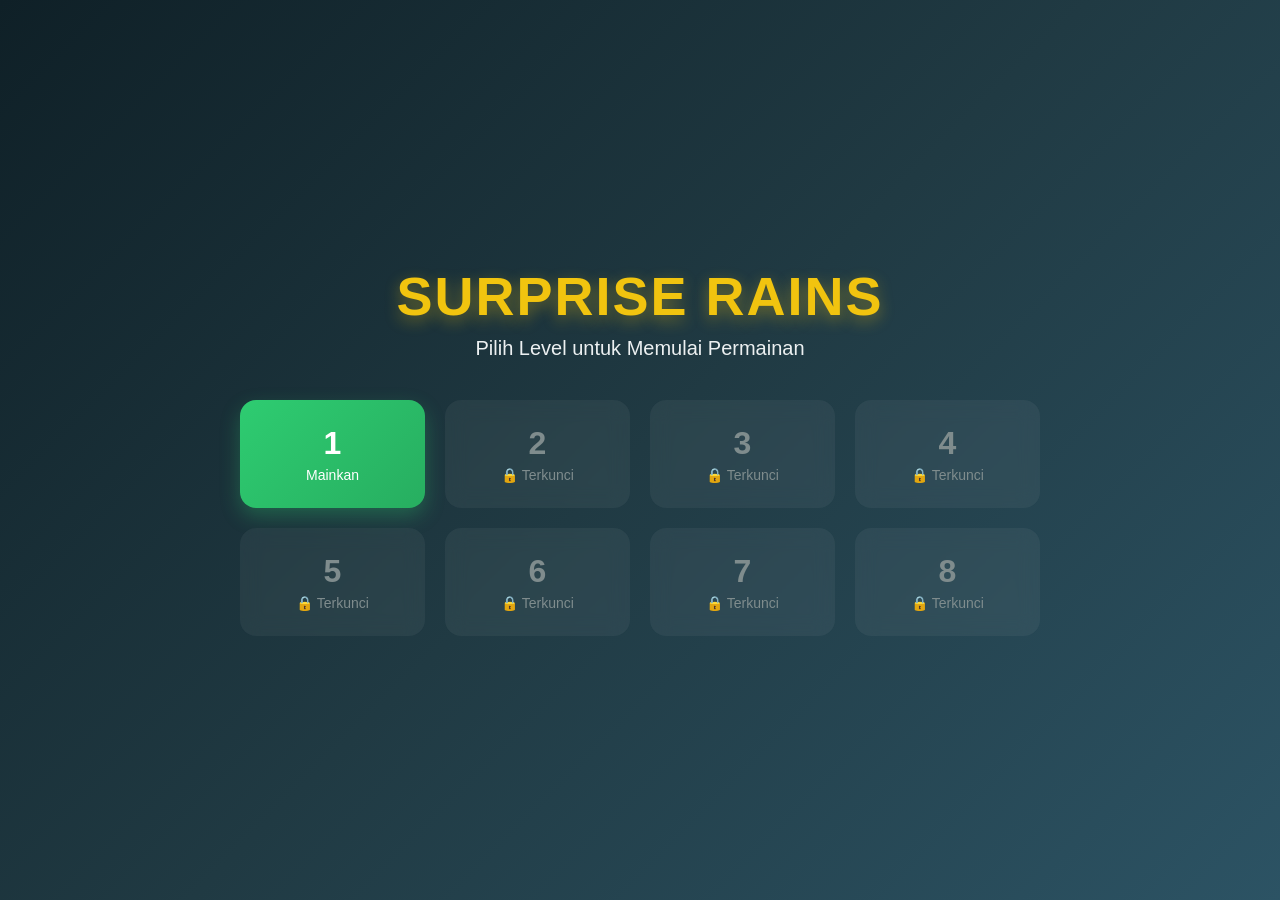
==== index.html @ b6e2d152 "¨lkj¨" ====
<!DOCTYPE html>
<html lang="id">
<head>
    <meta charset="UTF-8">
    <meta name="viewport" content="width=device-width, initial-scale=1.0">
    <title>Surprise Rains - Select Level</title>
    <link rel="stylesheet" href="style.css">
</head>
<body class="home-body">

    <div class="home-container">
        <h1 class="game-title">SURPRISE RAINS</h1>
        <p class="game-subtitle">Pilih Level untuk Memulai Permainan</p>

        <!-- Grid Level 1 - 8 -->
        <div class="level-grid" id="level-grid"></div>
    </div>

    <script>
        const unlockedLevel = parseInt(localStorage.getItem('unlockedLevel')) || 1;
        const levelGrid = document.getElementById('level-grid');

        for (let i = 1; i <= 8; i++) {
            const btn = document.createElement('button');
            btn.className = `level-btn ${i <= unlockedLevel ? 'unlocked' : 'locked'}`;
            
            if (i <= unlockedLevel) {
                btn.innerHTML = `<span class="lvl-num">${i}</span><span class="lvl-status">Mainkan</span>`;
                btn.onclick = () => {
                    window.location.href = `game.html?level=${i}`;
                };
            } else {
                btn.innerHTML = `<span class="lvl-num">${i}</span><span class="lvl-status">🔒 Terkunci</span>`;
                btn.disabled = true;
            }
            
            levelGrid.appendChild(btn);
        }
    </script>
</body>
</html>
---- style.css ----
* {
    box-sizing: border-box;
    margin: 0;
    padding: 0;
    font-family: 'Segoe UI', Tahoma, Geneva, Verdana, sans-serif;
    user-select: none;
}

html, body {
    width: 100%;
    height: 100%;
    overflow: hidden;
}

/* ================= HALAMAN HOME ================= */
.home-body {
    background: linear-gradient(135deg, #0f2027 0%, #203a43 50%, #2c5364 100%);
    display: flex;
    justify-content: center;
    align-items: center;
}

.home-container {
    text-align: center;
    color: white;
    width: 90%;
    max-width: 800px;
}

.game-title {
    font-size: 54px;
    letter-spacing: 2px;
    color: #f1c40f;
    text-shadow: 0 5px 15px rgba(241, 196, 15, 0.4);
    margin-bottom: 10px;
}

.game-subtitle {
    font-size: 20px;
    color: #ecf0f1;
    margin-bottom: 40px;
}

.level-grid {
    display: grid;
    grid-template-columns: repeat(4, 1fr);
    gap: 20px;
}

.level-btn {
    background: rgba(255, 255, 255, 0.1);
    border: none;
    padding: 25px 15px;
    border-radius: 16px;
    color: white;
    cursor: pointer;
    backdrop-filter: blur(10px);
    transition: all 0.2s ease;
    display: flex;
    flex-direction: column;
    align-items: center;
    justify-content: center;
}

.level-btn.unlocked {
    background: linear-gradient(135deg, #2ecc71, #27ae60);
    box-shadow: 0 8px 20px rgba(46, 204, 113, 0.3);
}

.level-btn.unlocked:hover {
    transform: translateY(-5px);
    box-shadow: 0 12px 25px rgba(46, 204, 113, 0.5);
}

.level-btn.locked {
    background: rgba(255, 255, 255, 0.05);
    color: #7f8c8d;
    cursor: not-allowed;
}

.lvl-num {
    font-size: 32px;
    font-weight: bold;
}

.lvl-status {
    font-size: 14px;
    margin-top: 5px;
}

/* ================= HALAMAN GAME ================= */
.game-body {
    background: #0f2027;
}

#game-container {
    width: 100vw;
    height: 100vh;
    position: relative;
    overflow: hidden;
}

/* BACKGROUND GAME DUAL-LAYER (CROSS-FADE SMOOTH TRANSPARANSI 60%) */
.bg-layer {
    position: absolute;
    top: 0;
    left: 0;
    width: 100%;
    height: 100%;
    background-size: cover;
    background-position: center;
    background-repeat: no-repeat;
    opacity: 0;
    z-index: 1;
    transition: opacity 0.8s cubic-bezier(0.4, 0, 0.2, 1);
    will-change: opacity;
    pointer-events: none;
}

.bg-layer.active {
    opacity: 0.6; /* Transparansi 60% */
}

/* Overlay Damage Merah */
#damage-overlay {
    position: fixed;
    top: 0;
    left: 0;
    width: 100vw;
    height: 100vh;
    background: rgba(231, 76, 60, 0.5);
    box-shadow: inset 0 0 120px rgba(192, 57, 43, 0.95);
    pointer-events: none;
    opacity: 0;
    z-index: 99;
    transition: opacity 0.15s ease-in-out;
}

#damage-overlay.active {
    opacity: 1;
}

/* HUD HEADER MINIMALIS (TANPA BACKGROUND & TANPA BORDER) */
#hud {
    width: 100%;
    height: 70px;
    background: transparent;
    backdrop-filter: none;
    display: flex;
    justify-content: space-between;
    align-items: center;
    padding: 0 35px;
    position: absolute;
    top: 0;
    left: 0;
    z-index: 10;
}

/* Tombol Icon Home Saja */
#btn-home {
    background: transparent;
    border: none;
    outline: none;
    font-size: 32px;
    cursor: pointer;
    color: white;
    padding: 0;
    text-shadow: 2px 2px 6px rgba(0, 0, 0, 0.85);
    transition: transform 0.2s ease;
}

#btn-home:hover {
    transform: scale(1.2);
    background: transparent;
}

/* Teks Kanan HUD: Level X | Y/Z (Teks Murni) */
#hud-right {
    font-size: 22px;
    font-weight: 800;
    color: #ffffff;
    letter-spacing: 0.5px;
    text-shadow: 2px 2px 6px rgba(0, 0, 0, 0.85);
}

/* Area Game */
#game-area {
    width: 100vw;
    height: 100vh;
    position: relative;
    background: linear-gradient(to bottom, #1e3c72 0%, #2a5298 100%);
}

/* CONTAINER PLAYER KERANJANG */
#player {
    position: absolute;
    bottom: 10px;
    left: 0;
    width: 70px;
    display: flex;
    flex-direction: column;
    align-items: center;
    z-index: 8;
    will-change: transform, left;
}

/* GAMBAR KERANJANG MINIMALIS (70x70 px) */
#player-avatar {
    width: 70px;
    height: 70px;
    background-size: contain;
    background-repeat: no-repeat;
    background-position: center bottom;
    transition: background-image 0.2s ease-in-out;
}

/* TULISAN KATEGORI MINIMALIS */
#player-label {
    margin-top: 2px;
    color: #ffffff;
    font-size: 13px;
    font-weight: 900;
    text-align: center;
    text-transform: uppercase;
    letter-spacing: 0.5px;
    white-space: nowrap;
    text-shadow: 2px 2px 4px rgba(0, 0, 0, 0.8), -1px -1px 0 #000, 1px -1px 0 #000, -1px 1px 0 #000, 1px 1px 0 #000;
}

/* Items Jatuh */
.item {
    position: absolute;
    font-size: 40px;
    width: 45px;
    height: 45px;
    line-height: 45px;
    text-align: center;
    z-index: 5;
    will-change: transform, top;
}

/* Modal UI */
.modal {
    position: absolute;
    top: 0;
    left: 0;
    width: 100vw;
    height: 100vh;
    background: rgba(0, 0, 0, 0.85);
    display: flex;
    flex-direction: column;
    justify-content: center;
    align-items: center;
    z-index: 100;
    color: white;
    text-align: center;
}

.modal h1 {
    font-size: 48px;
    color: #f1c40f;
    margin-bottom: 15px;
}

.modal p {
    font-size: 20px;
    margin-bottom: 30px;
}

.modal-buttons {
    display: flex;
    gap: 15px;
}

.btn {
    background: #2ecc71;
    color: white;
    border: none;
    padding: 14px 32px;
    font-size: 18px;
    font-weight: bold;
    border-radius: 30px;
    cursor: pointer;
    transition: 0.2s;
}

.btn:hover {
    background: #27ae60;
    transform: scale(1.05);
}

.btn-secondary {
    background: #e74c3c;
}

.btn-secondary:hover {
    background: #c0392b;
}

.hidden {
    display: none !important;
}
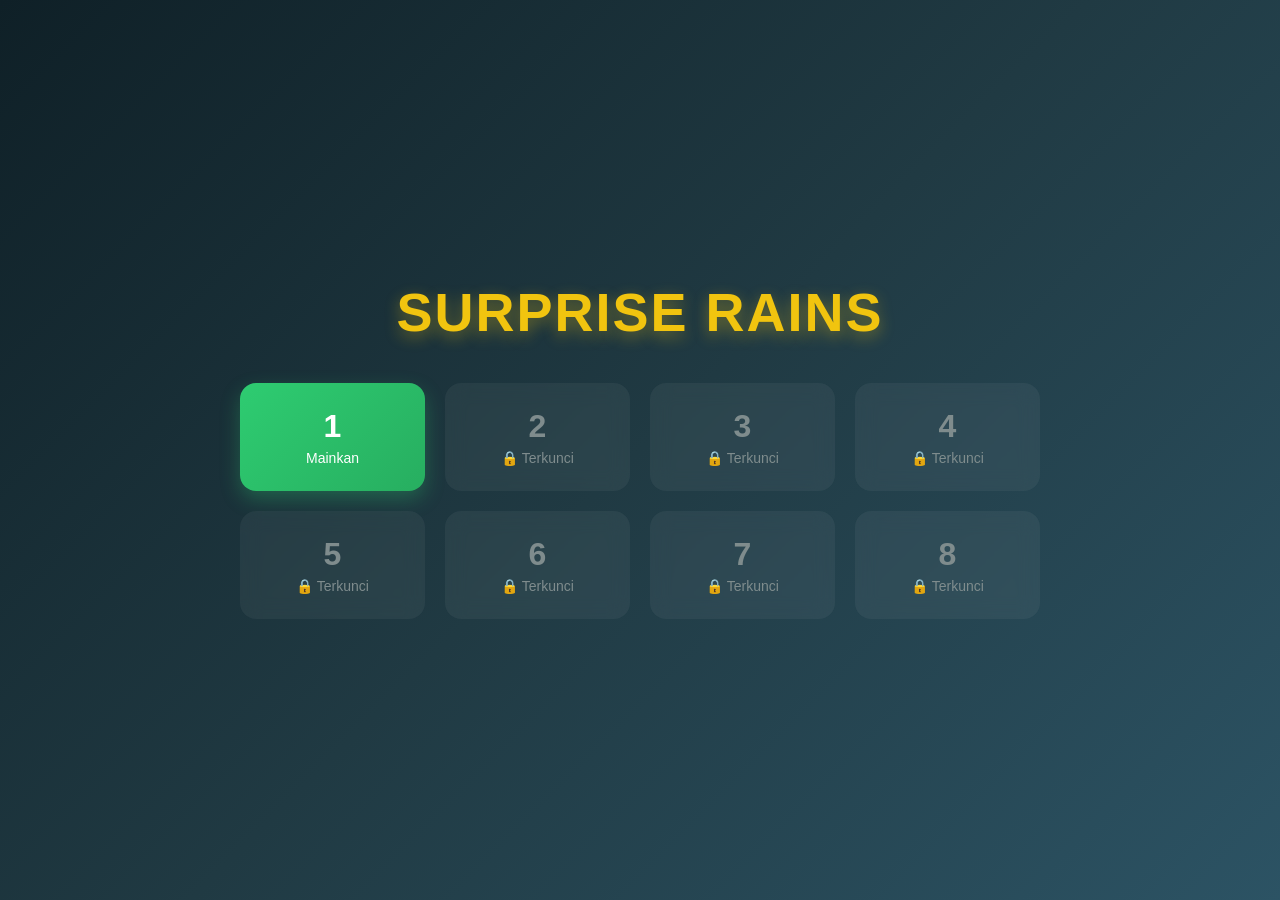
==== commit c4edd24b: "¨lkj¨" ====
--- a/index.html
+++ b/index.html
@@ -10,7 +10,7 @@
 
     <div class="home-container">
         <h1 class="game-title">SURPRISE RAINS</h1>
-        <p class="game-subtitle">Pilih Level untuk Memulai Permainan</p>
+        <p class="game-subtitle"></p>
 
         <!-- Grid Level 1 - 8 -->
         <div class="level-grid" id="level-grid"></div>
--- a/style.css
+++ b/style.css
@@ -2,7 +2,7 @@
     box-sizing: border-box;
     margin: 0;
     padding: 0;
-    font-family: 'Segoe UI', Tahoma, Geneva, Verdana, sans-serif;
+    font-family: -apple-system, BlinkMacSystemFont, "Segoe UI", Roboto, Helvetica, Arial, sans-serif;
     user-select: none;
 }
 
@@ -100,7 +100,6 @@
     overflow: hidden;
 }
 
-/* BACKGROUND GAME DUAL-LAYER (CROSS-FADE SMOOTH TRANSPARANSI 60%) */
 .bg-layer {
     position: absolute;
     top: 0;
@@ -118,10 +117,10 @@
 }
 
 .bg-layer.active {
-    opacity: 0.6; /* Transparansi 60% */
-}
-
-/* Overlay Damage Merah */
+    opacity: 0.6;
+}
+
+/* OVERLAY KETIKA SALAH TANGKAP */
 #damage-overlay {
     position: fixed;
     top: 0;
@@ -140,50 +139,127 @@
     opacity: 1;
 }
 
-/* HUD HEADER MINIMALIS (TANPA BACKGROUND & TANPA BORDER) */
+/* ================= HUD HEADER MINIMALIS ================= */
 #hud {
     width: 100%;
-    height: 70px;
+    display: flex;
+    justify-content: space-between;
+    align-items: center;
+    padding: 18px 24px;
+    position: absolute;
+    top: 0;
+    left: 0;
+    z-index: 10;
+    pointer-events: none;
+}
+
+#btn-home, #hud-right-container {
+    pointer-events: auto;
+}
+
+/* TOMBOL HOME DAN AUDIO MINIMALIS (TANPA GLASS & BORDER) */
+#btn-home, #btn-sound {
     background: transparent;
+    border: none;
     backdrop-filter: none;
-    display: flex;
-    justify-content: space-between;
-    align-items: center;
-    padding: 0 35px;
-    position: absolute;
-    top: 0;
-    left: 0;
-    z-index: 10;
-}
-
-/* Tombol Icon Home Saja */
+    -webkit-backdrop-filter: none;
+    color: #ffffff;
+    display: flex;
+    align-items: center;
+    justify-content: center;
+    cursor: pointer;
+    box-shadow: none;
+    transition: transform 0.2s cubic-bezier(0.4, 0, 0.2, 1);
+}
+
+/* UKURAN EMOJI HOME DIPERBESAR */
 #btn-home {
+    font-size: 38px;
+    width: auto;
+    height: auto;
+    padding: 0;
+    line-height: 1;
+    filter: drop-shadow(0 2px 6px rgba(0, 0, 0, 0.5));
+}
+
+#btn-sound {
+    width: 32px;
+    height: 32px;
+    padding: 0;
+}
+
+#btn-home:hover, #btn-sound:hover {
     background: transparent;
     border: none;
-    outline: none;
-    font-size: 32px;
-    cursor: pointer;
-    color: white;
+    transform: scale(1.15);
+    box-shadow: none;
+}
+
+#btn-home:active, #btn-sound:active {
+    transform: scale(0.95);
+}
+
+#btn-sound.muted {
+    opacity: 0.5;
+    color: #ef4444;
+}
+
+.hud-icon {
+    display: block;
+    filter: drop-shadow(0 2px 4px rgba(0, 0, 0, 0.5));
+}
+
+/* HUD CONTAINER KANAN */
+#hud-right-container {
+    display: flex;
+    align-items: center;
+    gap: 16px;
+}
+
+.hud-pill {
+    background: transparent;
+    border: none;
+    backdrop-filter: none;
+    -webkit-backdrop-filter: none;
     padding: 0;
-    text-shadow: 2px 2px 6px rgba(0, 0, 0, 0.85);
-    transition: transform 0.2s ease;
-}
-
-#btn-home:hover {
-    transform: scale(1.2);
-    background: transparent;
-}
-
-/* Teks Kanan HUD: Level X | Y/Z (Teks Murni) */
-#hud-right {
-    font-size: 22px;
+    display: flex;
+    align-items: center;
+    gap: 6px;
+    color: #ffffff;
+    font-size: 18px;
     font-weight: 800;
-    color: #ffffff;
     letter-spacing: 0.5px;
-    text-shadow: 2px 2px 6px rgba(0, 0, 0, 0.85);
-}
-
-/* Area Game */
+    text-shadow: 0 2px 6px rgba(0, 0, 0, 0.8);
+    font-variant-numeric: tabular-nums;
+}
+
+#level-txt,
+#score-txt,
+#total-score-txt {
+    color: #ffffff;
+}
+
+#score-display {
+    font-size: 18px;
+    font-weight: 800;
+    color: #ffffff;
+    font-variant-numeric: tabular-nums;
+    letter-spacing: 0.5px;
+}
+
+.hud-divider {
+    color: rgba(255, 255, 255, 0.5);
+    font-size: 16px;
+}
+
+#level-display {
+    font-size: 16px;
+    font-weight: 700;
+    color: #f1c40f;
+    letter-spacing: 0.5px;
+}
+
+/* AREA GAME */
 #game-area {
     width: 100vw;
     height: 100vh;
@@ -191,7 +267,6 @@
     background: linear-gradient(to bottom, #1e3c72 0%, #2a5298 100%);
 }
 
-/* CONTAINER PLAYER KERANJANG */
 #player {
     position: absolute;
     bottom: 10px;
@@ -204,7 +279,6 @@
     will-change: transform, left;
 }
 
-/* GAMBAR KERANJANG MINIMALIS (70x70 px) */
 #player-avatar {
     width: 70px;
     height: 70px;
@@ -214,7 +288,6 @@
     transition: background-image 0.2s ease-in-out;
 }
 
-/* TULISAN KATEGORI MINIMALIS */
 #player-label {
     margin-top: 2px;
     color: #ffffff;
@@ -227,7 +300,6 @@
     text-shadow: 2px 2px 4px rgba(0, 0, 0, 0.8), -1px -1px 0 #000, 1px -1px 0 #000, -1px 1px 0 #000, 1px 1px 0 #000;
 }
 
-/* Items Jatuh */
 .item {
     position: absolute;
     font-size: 40px;
@@ -239,7 +311,25 @@
     will-change: transform, top;
 }
 
-/* Modal UI */
+/* ANIMASI TEKS COMBO MELAYANG */
+.combo-popup {
+    position: absolute;
+    font-size: 24px;
+    font-weight: 900;
+    color: #ffeb3b;
+    text-shadow: 2px 2px 0 #000, -1px -1px 0 #000, 1px -1px 0 #000, -1px 1px 0 #000;
+    pointer-events: none;
+    animation: floatUpFade 0.8s ease-out forwards;
+    z-index: 20;
+}
+
+@keyframes floatUpFade {
+    0% { transform: translateY(0) scale(1); opacity: 1; }
+    50% { transform: translateY(-30px) scale(1.3); opacity: 1; }
+    100% { transform: translateY(-60px) scale(1); opacity: 0; }
+}
+
+/* MODAL UI */
 .modal {
     position: absolute;
     top: 0;
